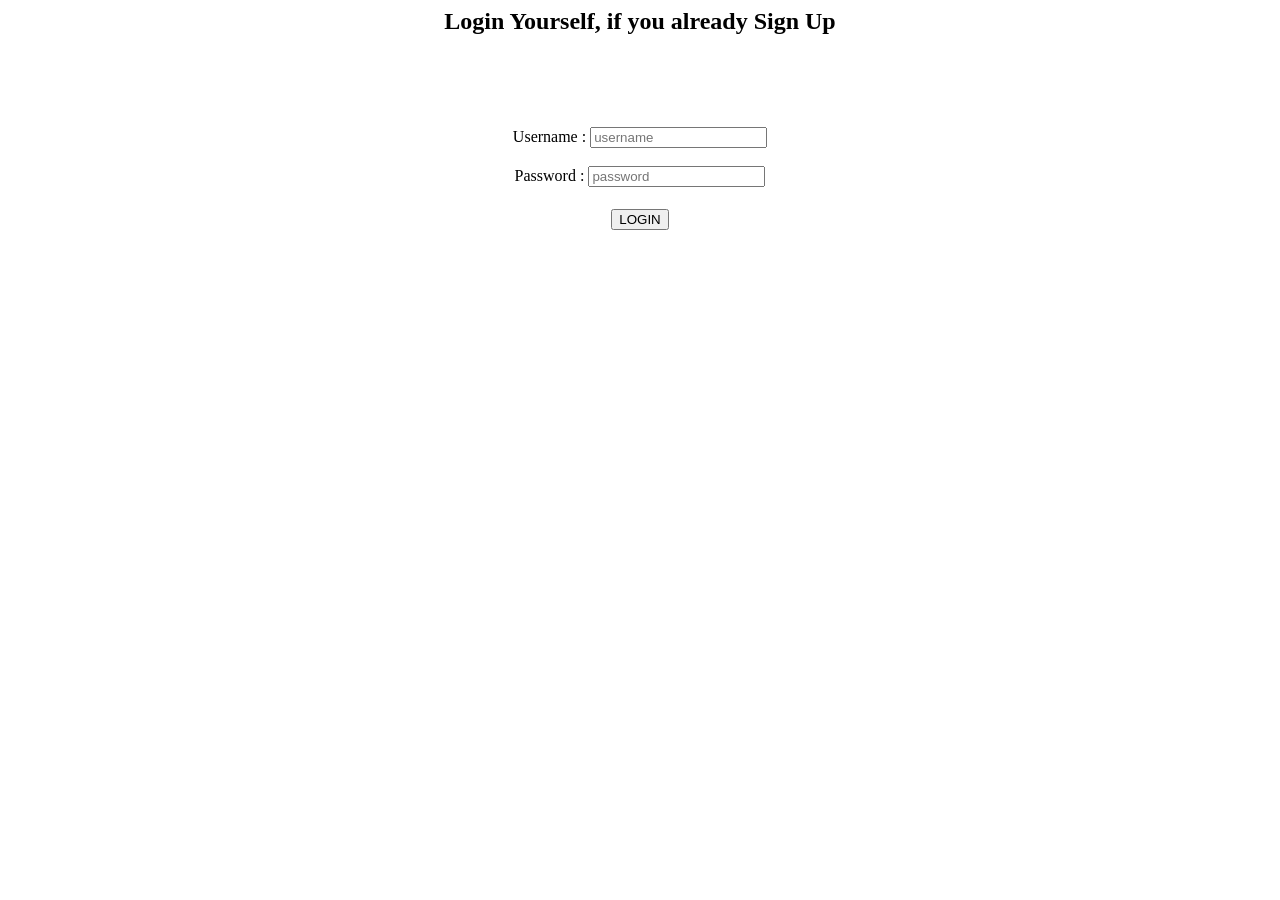
==== login.html @ 38387bc0 "Add login portol" ====
<html lang="en">
<head>
    <meta charset="UTF-8">
    <meta name="viewport" content="width=device-width, initial-scale=1.0">
    <title>HLX-Login</title>
</head>
<body>
    <center>
        <h2>Login Yourself, if you already Sign Up</h2><br><br><br><br>
        Username : <input type="text" placeholder="username"><br><br>
        Password : <input type="password" placeholder="password">
        <a href="index.html" style="text-decoration: none;">
        <h5><button>LOGIN</button></h5>
        </a>
    </center>
</body>
</html>
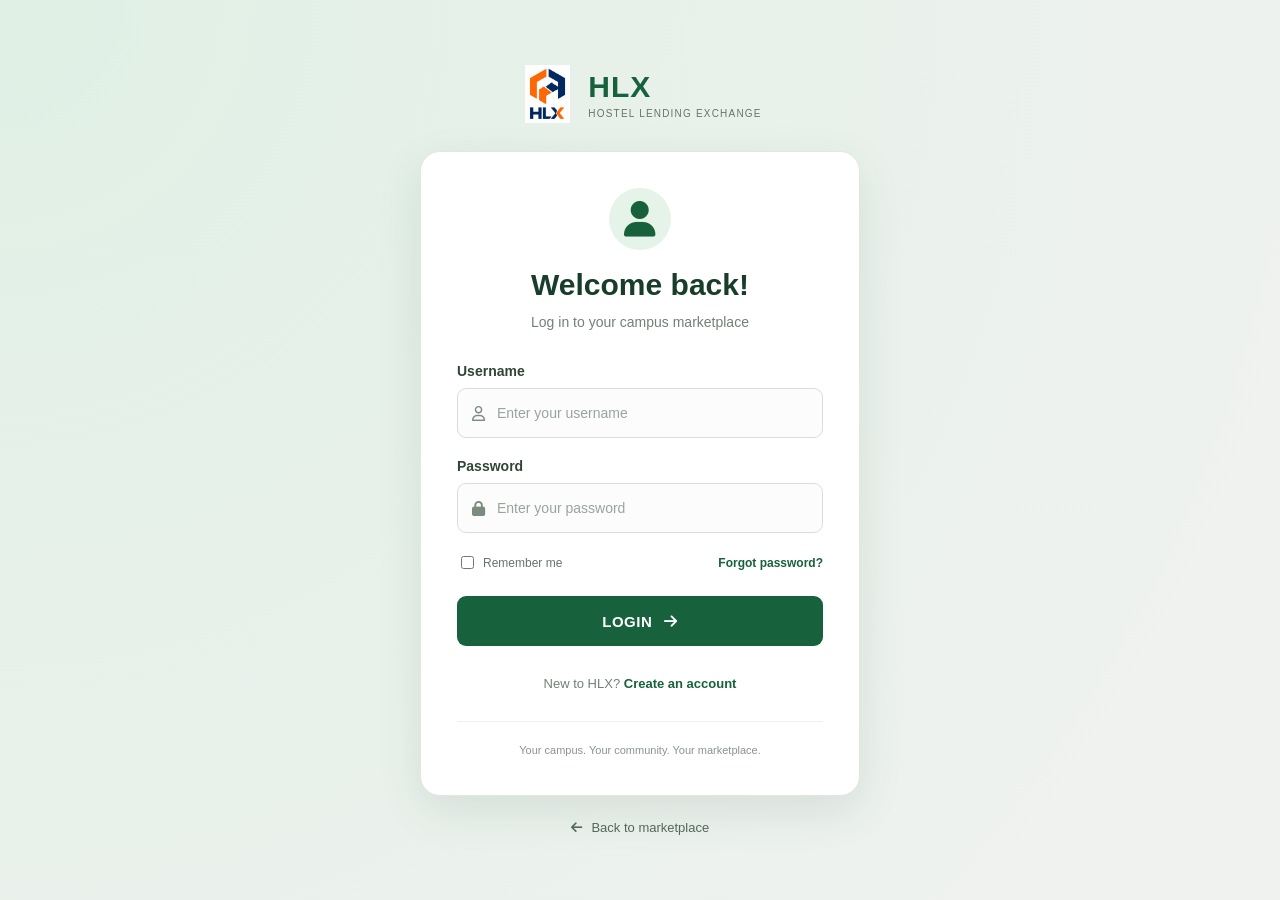
==== commit c2ed90ca: "Designed and Structured the Login/Create Account Page" ====
--- a/login.html
+++ b/login.html
@@ -1,17 +1,110 @@
 <html lang="en">
 <head>
     <meta charset="UTF-8">
-    <meta name="viewport" content="width=device-width, initial-scale=1.0">
-    <title>HLX-Login</title>
+<meta name="viewport" content="width=device-width, initial-scale=1.0">
+
+<link rel="stylesheet" href="style.css">
+<link rel="stylesheet"
+      href="https://cdnjs.cloudflare.com/ajax/libs/font-awesome/6.7.2/css/all.min.css">
+
+<title>HLX | Login</title>
 </head>
 <body>
-    <center>
-        <h2>Login Yourself, if you already Sign Up</h2><br><br><br><br>
-        Username : <input type="text" placeholder="username"><br><br>
-        Password : <input type="password" placeholder="password">
-        <a href="index.html" style="text-decoration: none;">
-        <h5><button>LOGIN</button></h5>
+    
+<body class="login-page">
+
+    <main class="login-wrapper">
+
+        <a href="index.html" class="login-brand">
+            <img src="pictures/1.png" alt="HLX Logo">
+            <span>
+                <strong>HLX</strong>
+                <small>HOSTEL LENDING EXCHANGE</small>
+            </span>
         </a>
-    </center>
+
+        <section class="login-card">
+
+            <div class="login-icon">
+                <i class="fa-solid fa-user"></i>
+            </div>
+
+            <h1>Welcome back!</h1>
+
+            <p class="login-subtitle">
+                Log in to your campus marketplace
+            </p>
+
+            <form action="#" method="post" class="login-form">
+
+                <div class="login-field">
+                    <label for="username">Username</label>
+
+                    <div class="login-input">
+                        <i class="fa-regular fa-user"></i>
+                        <input
+                            type="text"
+                            id="username"
+                            name="username"
+                            placeholder="Enter your username"
+                            autocomplete="username"
+                            required
+                        >
+                    </div>
+                </div>
+
+                <div class="login-field">
+                    <label for="password">Password</label>
+
+                    <div class="login-input">
+                        <i class="fa-solid fa-lock"></i>
+                        <input
+                            type="password"
+                            id="password"
+                            name="password"
+                            placeholder="Enter your password"
+                            autocomplete="current-password"
+                            required
+                        >
+                    </div>
+                </div>
+
+                <div class="login-options">
+                    <label class="remember-option">
+                        <input type="checkbox" name="remember">
+                        Remember me
+                    </label>
+
+                    <a href="forgot-password.html">
+                        Forgot password?
+                    </a>
+                </div>
+
+                <button type="submit" class="login-submit">
+                    LOGIN <i class="fa-solid fa-arrow-right"></i>
+                </button>
+
+            </form>
+
+            <p class="signup-prompt">
+                New to HLX?
+                <a href="signup.html">Create an account</a>
+            </p>
+
+            <div class="login-footer">
+                Your campus. Your community. Your marketplace.
+            </div>
+
+        </section>
+
+        <a href="index.html" class="back-home">
+            <i class="fa-solid fa-arrow-left"></i>
+            Back to marketplace
+        </a>
+
+    </main>
+
+</body>
+
 </body>
 </html>
--- a/style.css
+++ b/style.css
@@ -0,0 +1,914 @@
+
+* {
+    box-sizing: border-box;
+}
+
+body {
+    background-color: #F0F2F0;
+    font-family: 'Arial', sans-serif;
+    margin: 0;
+}
+
+#sub_heading {
+    color: forestgreen;
+}
+
+.heading {
+    width: 100%;
+}
+
+.navigation {
+    background-color: white;
+    width: 100%;
+    padding: 12px 8px;
+
+    display: flex;
+    align-items: center;
+    gap: 12px;
+    flex-wrap: wrap;
+}
+
+/* Logo */
+.logo {
+    display: flex;
+    align-items: center;
+    flex: 0 0 auto;
+    float: none;
+}
+
+/* Language selector */
+.language-container {
+    display: flex;
+    flex-direction: column;
+    align-items: center;
+    justify-content: center;
+    gap: 2px;
+    margin: 0;
+    float: none;
+    flex: 0 0 auto;
+}
+
+.language-container br {
+    display: none;
+}
+
+.fa-language {
+    font-size: 40px;
+    color: rgb(207, 171, 105);
+}
+
+.lang {
+    max-width: 100%;
+}
+
+/* Search bar */
+.search-bar {
+    display: flex;
+    flex: 1 1 250px;
+    min-width: 0;
+    float: none;
+}
+
+.text-box {
+    width: 100%;
+    min-width: 0;
+    height: 60px;
+    padding: 0 16px;
+    border-radius: 12px;
+    border: 2px solid orangered;
+    font-size: clamp(14px, 1.5vw, 24px);
+    outline: none;
+}
+
+.text-box:focus {
+    border-color: forestgreen;
+}
+
+/* Shopping cart */
+.kart {
+    display: flex;
+    align-items: center;
+    justify-content: center;
+    flex: 0 0 auto;
+}
+
+.fa-cart-shopping {
+    font-size: clamp(28px, 3vw, 42px);
+    color: rgb(0, 199, 0);
+    margin: 0;
+    cursor: pointer;
+}
+
+/* Sell button */
+.sell {
+    display: flex;
+    align-items: center;
+    justify-content: center;
+    flex: 0 0 auto;
+
+    border: 5px solid transparent;
+    border-image: linear-gradient(to right, #ff9900, #7f00ff) 1;
+    padding: 10px 16px;
+    margin: 0;
+    cursor: pointer;
+}
+
+.sel1 {
+    display: inline;
+    margin: 0;
+    white-space: nowrap;
+    font-size: 18px;
+}
+
+/* User profile */
+.user {
+    display: flex;
+    align-items: center;
+    justify-content: center;
+    flex: 0 0 auto;
+
+    margin: 0 12px;
+    border-radius: 50%;
+    border: none;
+    background: #f3f4f6;
+    cursor: pointer;
+    padding: 4px;
+}
+
+.fa-user {
+    font-size: 36px;
+}
+
+/* Tablets and smaller laptop windows */
+@media (max-width: 850px) {
+    .navigation {
+        gap: 10px;
+    }
+
+    .search-bar {
+        flex: 1 1 100%;
+        order: 2;
+    }
+
+    .kart {
+        margin-left: auto;
+    }
+
+    .sell {
+        padding: 8px 12px;
+    }
+
+    .user {
+        margin: 0 6px;
+    }
+}
+
+/* Mobile screens */
+@media (max-width: 480px) {
+    .navigation {
+        padding: 8px;
+        gap: 8px;
+    }
+
+    .fa-language {
+        font-size: 32px;
+    }
+
+    .lang {
+        font-size: 12px;
+        max-width: 90px;
+    }
+
+    .text-box {
+        height: 48px;
+        padding: 0 10px;
+        font-size: 14px;
+    }
+
+    .fa-cart-shopping {
+        font-size: 28px;
+    }
+
+    .sell {
+        padding: 7px 10px;
+        border-width: 3px;
+    }
+
+    .sel1 {
+        font-size: 15px;
+    }
+
+    .fa-user {
+        font-size: 28px;
+    }
+
+    .user {
+        margin: 0 4px;
+    }
+}
+
+
+/* Categories bar */
+.categories-bar {
+    display: flex;
+    align-items: center;
+    gap: 24px;
+
+    width: 100%;
+    padding: 12px 16px;
+
+    background-color: white;
+    border-top: 1px solid #eeeeee;
+    border-bottom: 1px solid #dddddd;
+
+    position: relative;
+    z-index: 10;
+}
+
+/* Dropdown container */
+.category-menu {
+    position: relative;
+    flex: 0 0 auto;
+}
+
+/* All Categories button */
+.category-trigger {
+    display: flex;
+    align-items: center;
+    gap: 10px;
+
+    background-color: forestgreen;
+    color: white;
+
+    border: none;
+    border-radius: 6px;
+    padding: 12px 14px;
+
+    font-size: 15px;
+    font-weight: bold;
+    cursor: pointer;
+    white-space: nowrap;
+}
+
+.category-trigger:hover {
+    background-color: #14532d;
+}
+
+/* Hidden dropdown */
+.category-dropdown {
+    display: none;
+
+    position: absolute;
+    top: 100%;
+    left: 0;
+
+    width: 240px;
+    max-width: calc(100vw - 24px);
+
+    background-color: white;
+    border: 1px solid #dddddd;
+    border-radius: 8px;
+
+    box-shadow: 0 8px 20px rgba(0, 0, 0, 0.12);
+    overflow: hidden;
+}
+
+/* Show dropdown on hover or keyboard focus */
+.category-menu:hover .category-dropdown,
+.category-menu:focus-within .category-dropdown {
+    display: block;
+}
+
+/* Individual dropdown links */
+.category-dropdown a {
+    display: block;
+    padding: 12px 16px;
+
+    color: #333333;
+    text-decoration: none;
+    font-size: 14px;
+}
+
+.category-dropdown a:hover,
+.category-dropdown a:focus-visible {
+    background-color: #f0f2f0;
+    color: forestgreen;
+}
+
+/* Horizontal popular categories */
+.popular-categories {
+    display: flex;
+    align-items: center;
+    gap: 10px;
+
+    flex: 1;
+    min-width: 0;
+    overflow-x: auto;
+    white-space: nowrap;
+
+    scrollbar-width: thin;
+    padding-bottom: 2px;
+}
+
+.popular-categories a {
+    display: inline-block;
+    flex: 0 0 auto;
+
+    padding: 10px 12px;
+    border-radius: 6px;
+
+    color: #333333;
+    text-decoration: none;
+    font-size: 14px;
+}
+
+.popular-categories a:hover {
+    background-color: #f0f2f0;
+    color: forestgreen;
+}
+
+/* Smaller laptop screens and tablets */
+@media (max-width: 850px) {
+    .categories-bar {
+        gap: 12px;
+        padding: 10px;
+    }
+
+    .category-trigger {
+        padding: 10px;
+        font-size: 13px;
+    }
+
+    .popular-categories {
+        gap: 4px;
+    }
+
+    .popular-categories a {
+        padding: 9px 8px;
+        font-size: 13px;
+    }
+}
+
+/* Mobile screens */
+@media (max-width: 480px) {
+    .categories-bar {
+        align-items: flex-start;
+        gap: 8px;
+        padding: 8px;
+    }
+
+    .category-trigger {
+        gap: 6px;
+        padding: 10px 8px;
+        font-size: 12px;
+    }
+
+    .popular-categories {
+        gap: 4px;
+    }
+
+    .popular-categories a {
+        padding: 10px 8px;
+        font-size: 12px;
+    }
+
+    .category-dropdown {
+        width: 210px;
+    }
+}
+
+
+/* headphones */
+
+
+/* Product grid */
+.item-container {
+    display: grid;
+    grid-template-columns: repeat(3, minmax(0, 1fr));
+    gap: 24px;
+
+    width: 100%;
+    max-width: none;
+    margin: 30px 0;
+    padding: 0 24px;
+
+    align-items: stretch;
+}
+
+/* Individual headphone card */
+.headphone-card {
+    width: 100%;
+    min-width: 0;
+
+    background-color: white;
+    border: 1px solid #dddddd;
+    border-radius: 12px;
+    overflow: hidden;
+
+    display: flex;
+    flex-direction: column;
+
+    transition: box-shadow 0.2s ease;
+}
+
+.headphone-card:hover {
+    box-shadow: 0 5px 16px rgba(0, 0, 0, 0.12);
+}
+
+/* Product image */
+.photo {
+    width: 100%;
+    height: 230px;
+    padding: 12px;
+
+    display: flex;
+    align-items: center;
+    justify-content: center;
+    background-color: white;
+}
+
+.photo img {
+    width: 100%;
+    height: 100%;
+    object-fit: contain;
+}
+
+/* Product information */
+.details {
+    padding: 16px;
+    display: flex;
+    flex-direction: column;
+    flex: 1;
+}
+
+.details h3 {
+    margin: 0 0 10px;
+    font-size: 18px;
+}
+
+.details .prod-price {
+    margin: 0 0 10px;
+    color: forestgreen;
+    font-size: 17px;
+}
+
+.details .prod-spec {
+    margin: 0 0 12px;
+    color: #555555;
+    font-size: 14px;
+    line-height: 1.5;
+}
+
+.more-info {
+    margin-bottom: 16px;
+    font-size: 14px;
+}
+
+.more-info p {
+    margin: 8px 0;
+}
+
+/* Product buttons */
+.product-buttons {
+    display: flex;
+    flex-wrap: wrap;
+    gap: 8px;
+    margin-top: auto;
+}
+
+.product-buttons button {
+    flex: 1 1 110px;
+    padding: 10px 12px;
+    border: none;
+    border-radius: 6px;
+    cursor: pointer;
+    font-size: 14px;
+}
+
+.buy-btn {
+    background-color: forestgreen;
+    color: white;
+}
+
+.buy-btn:hover {
+    background-color: #14532d;
+}
+
+.cart-btn {
+    background-color: #f0f2f0;
+    color: #222222;
+}
+
+.cart-btn:hover {
+    background-color: #e0e5e0;
+}
+
+/* Tablets: two products per row */
+@media (max-width: 800px) {
+    .item-container {
+        grid-template-columns: repeat(2, minmax(0, 1fr));
+        gap: 16px;
+        padding: 0 12px;
+    }
+
+    .photo {
+        height: 200px;
+    }
+}
+
+/* Mobile: one product per row */
+@media (max-width: 500px) {
+    .item-container {
+        grid-template-columns: minmax(0, 1fr);
+        gap: 18px;
+        padding: 0 16px;
+    }
+
+    .photo {
+        height: 240px;
+    }
+}
+
+
+/* =========================
+   HLX HERO SECTION
+========================= */
+
+.hero {
+    background: linear-gradient(135deg, #123b2a, #1f6b45);
+    color: white;
+    text-align: center;
+
+    padding: 35px 20px;
+    margin: 12px 0;
+
+    border-radius: 12px;
+}
+
+.hero-content {
+    max-width: 800px;
+    margin: 0 auto;
+}
+
+.hero h1 {
+    font-size: 38px;
+    margin-bottom: 15px;
+    line-height: 1.3;
+}
+
+.hero p {
+    font-size: 18px;
+    line-height: 1.6;
+    margin-bottom: 25px;
+}
+
+.hero-buttons {
+    display: flex;
+    justify-content: center;
+    align-items: center;
+    gap: 15px;
+    flex-wrap: wrap;
+}
+
+.hero-btn {
+    display: inline-block;
+
+    padding: 12px 22px;
+    border: none;
+    border-radius: 8px;
+
+    font-size: 16px;
+    font-weight: bold;
+
+    text-decoration: none;
+    cursor: pointer;
+
+    transition: background-color 0.2s ease;
+}
+
+/* Explore Products button */
+.explore-btn {
+    background-color: white;
+    color: #123b2a;
+}
+
+.explore-btn:hover {
+    background-color: #e8f5e9;
+}
+
+/* Sell an Item button */
+.sell-btn {
+    background-color: #ff7900;
+    color: white;
+}
+
+.sell-btn:hover {
+    background-color: #e56b00;
+}
+
+/* Mobile responsive design */
+@media (max-width: 500px) {
+    .hero {
+        padding: 35px 15px;
+        margin: 12px 0;
+    }
+
+    .hero h1 {
+        font-size: 28px;
+    }
+
+    .hero p {
+        font-size: 16px;
+    }
+
+    .hero-buttons {
+        gap: 10px;
+    }
+
+    .hero-btn {
+        padding: 11px 16px;
+        font-size: 14px;
+    }
+}
+
+
+/* HLX Logon pahe*/
+
+.login-page {
+    min-height: 100vh;
+    margin: 0;
+    font-family: Arial, sans-serif;
+    background:
+        radial-gradient(circle at top left, #e0f0e5, transparent 92%),
+        #f0f2f0;
+    color: #24352a;
+}
+
+.login-wrapper {
+    min-height: 100vh;
+    display: flex;
+    flex-direction: column;
+    align-items: center;
+    justify-content: center;
+    padding: 32px 20px;
+}
+
+/* Brand */
+.login-brand {
+    display: flex;
+    align-items: center;
+    gap: 12px;
+    margin-bottom: 28px;
+    color: #17623d;
+    text-decoration: none;
+}
+
+.login-brand img {
+    width: 58px;
+    height: 58px;
+    object-fit: contain;
+}
+
+.login-brand span {
+    display: flex;
+    flex-direction: column;
+    gap: 4px;
+}
+
+.login-brand strong {
+    font-size: 30px;
+    letter-spacing: 1px;
+}
+
+.login-brand small {
+    color: #65756a;
+    font-size: 10px;
+    letter-spacing: 1.2px;
+}
+
+/* Login card */
+.login-card {
+    width: 100%;
+    max-width: 440px;
+    padding: 36px;
+    background: #ffffff;
+    border: 1px solid #e1e8e2;
+    border-radius: 20px;
+    box-shadow: 0 15px 45px rgba(24, 64, 42, 0.10);
+}
+
+/* Icon */
+.login-icon {
+    width: 62px;
+    height: 62px;
+    margin: 0 auto 18px;
+    display: flex;
+    align-items: center;
+    justify-content: center;
+    border-radius: 50%;
+    background: #e5f3e9;
+    color: #17623d;
+    font-size: 25px;
+}
+
+.login-card h1 {
+    margin: 0;
+    text-align: center;
+    color: #183d2a;
+    font-size: 30px;
+}
+
+.login-subtitle {
+    margin: 10px 0 30px;
+    color: #738076;
+    text-align: center;
+    line-height: 1.5;
+    font-size: 14px;
+}
+
+/* Form fields */
+.login-form {
+    display: flex;
+    flex-direction: column;
+    gap: 20px;
+}
+
+.login-field {
+    display: flex;
+    flex-direction: column;
+    gap: 9px;
+}
+
+.login-field > label {
+    font-size: 14px;
+    font-weight: 600;
+    color: #304536;
+}
+
+.login-input {
+    display: flex;
+    align-items: center;
+    gap: 12px;
+    min-width: 0;
+    padding: 0 14px;
+    border: 1px solid #d7e0d8;
+    border-radius: 9px;
+    background: #fbfcfb;
+    transition: border-color 0.2s, box-shadow 0.2s;
+}
+
+.login-input > i {
+    color: #7b8b7e;
+    font-size: 15px;
+}
+
+.login-input:focus-within {
+    border-color: #23834f;
+    box-shadow: 0 0 0 3px rgba(35, 131, 79, 0.12);
+}
+
+.login-input input {
+    width: 100%;
+    min-width: 0;
+    height: 48px;
+    padding: 0;
+    border: none;
+    outline: none;
+    background: transparent;
+    color: #24352a;
+    font-size: 14px;
+}
+
+.login-input input::placeholder {
+    color: #9aa49c;
+}
+
+/* Remember and forgot password */
+.login-options {
+    display: flex;
+    justify-content: space-between;
+    align-items: center;
+    gap: 12px;
+    flex-wrap: wrap;
+    font-size: 12px;
+}
+
+.remember-option {
+    display: flex;
+    align-items: center;
+    gap: 6px;
+    color: #65756a;
+}
+
+.remember-option input {
+    accent-color: #17623d;
+}
+
+.login-options a,
+.signup-prompt a {
+    color: #17623d;
+    font-weight: 600;
+    text-decoration: none;
+}
+
+.login-options a:hover,
+.signup-prompt a:hover {
+    text-decoration: underline;
+}
+
+/* Login button */
+.login-submit {
+    width: 100%;
+    min-height: 50px;
+    display: flex;
+    align-items: center;
+    justify-content: center;
+    gap: 12px;
+    margin-top: 4px;
+    border: none;
+    border-radius: 9px;
+    background: #17623d;
+    color: #ffffff;
+    font-size: 15px;
+    font-weight: 700;
+    letter-spacing: 0.5px;
+    cursor: pointer;
+    transition: background 0.2s, transform 0.2s;
+}
+
+.login-submit:hover {
+    background: #124b2e;
+    transform: translateY(-1px);
+}
+
+.login-submit:focus-visible {
+    outline: 3px solid #f59e0b;
+    outline-offset: 3px;
+}
+
+/* Sign-up prompt */
+.signup-prompt {
+    margin: 26px 0 0;
+    text-align: center;
+    color: #738076;
+    font-size: 13px;
+    line-height: 1.8;
+}
+
+.login-footer {
+    margin-top: 26px;
+    padding-top: 20px;
+    border-top: 1px solid #edf0ed;
+    text-align: center;
+    color: #89948b;
+    font-size: 11px;
+    line-height: 1.5;
+}
+
+.back-home {
+    margin-top: 24px;
+    color: #53675a;
+    font-size: 13px;
+    text-decoration: none;
+}
+
+.back-home i {
+    margin-right: 6px;
+}
+
+.back-home:hover {
+    color: #17623d;
+}
+
+/* Responsive layout */
+@media (max-width: 500px) {
+    .login-wrapper {
+        padding: 24px 16px;
+    }
+
+    .login-brand {
+        margin-bottom: 22px;
+    }
+
+    .login-brand img {
+        width: 48px;
+        height: 48px;
+    }
+
+    .login-brand strong {
+        font-size: 26px;
+    }
+
+    .login-card {
+        padding: 28px 22px;
+        border-radius: 16px;
+    }
+
+    .login-card h1 {
+        font-size: 26px;
+    }
+
+    .login-options {
+        font-size: 11px;
+    }
+}
